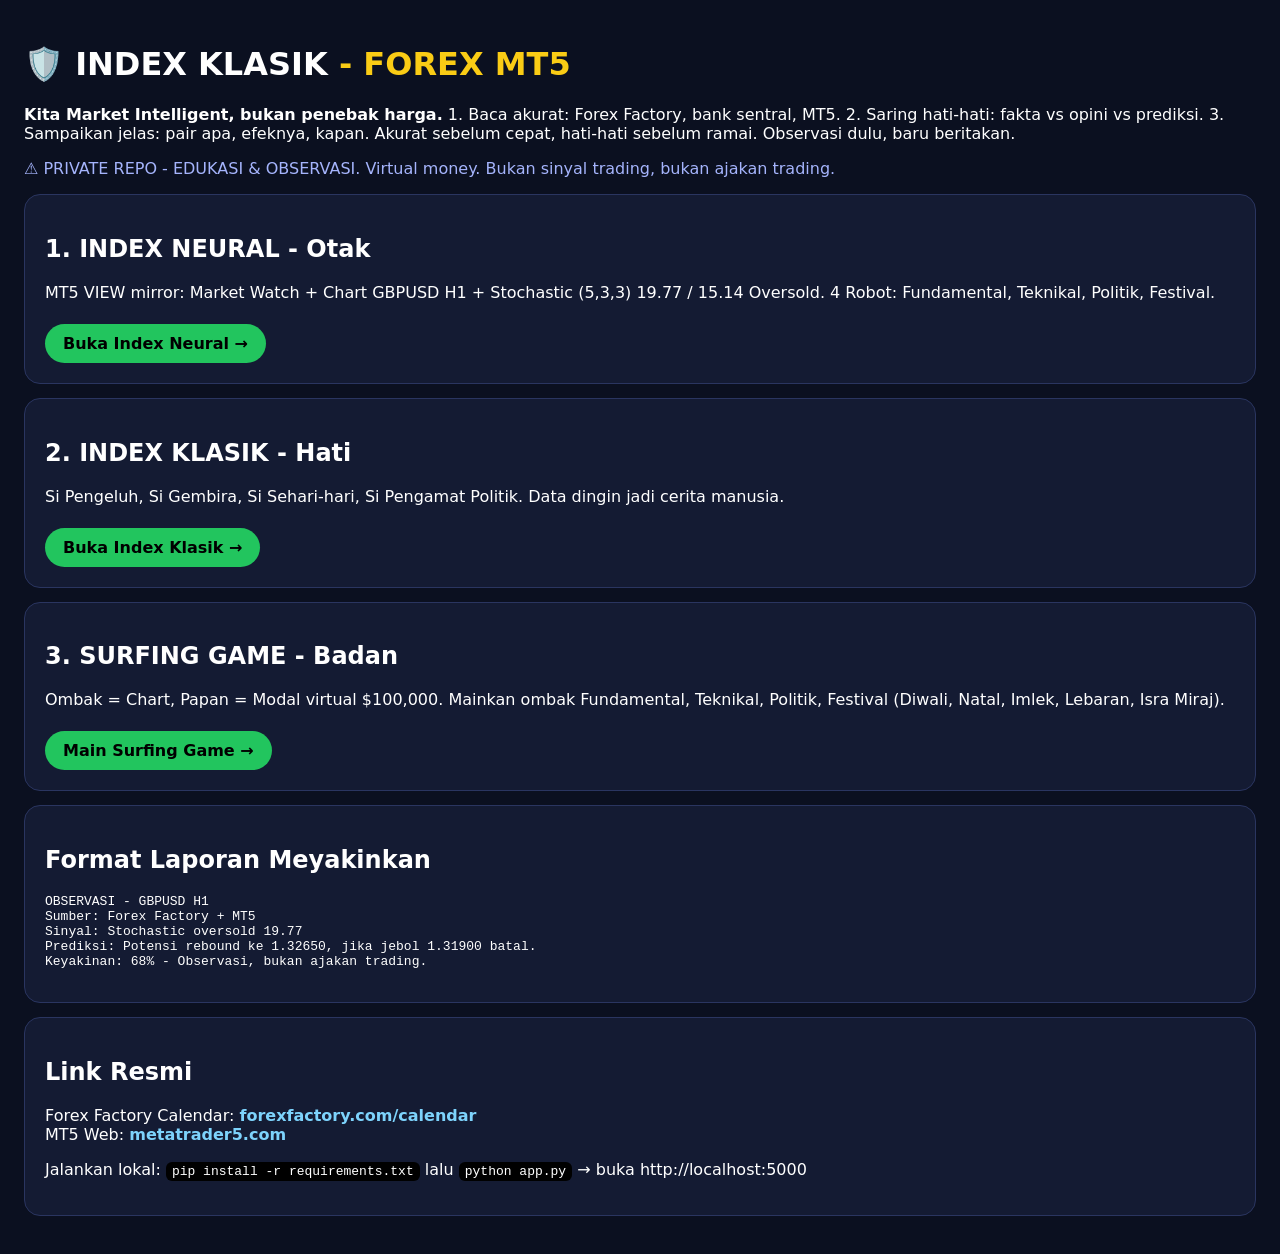
==== index_classic.html @ 2c30cfa6 "Add files via upload" ====
<!DOCTYPE html>
<html lang="id"><head><meta charset="utf-8"><meta name="viewport" content="width=device-width,initial-scale=1">
<title>Practical Application Game - ForexMT5 | Market Intelligent</title>
<style>body{font-family:system-ui,Arial;background:#0b1020;color:#fff;margin:0;padding:24px} .card{background:#141b33;border:1px solid #2a3560;border-radius:16px;padding:20px;margin:14px 0} a{color:#7dd3fc;text-decoration:none;font-weight:700} .btn{display:inline-block;background:#22c55e;color:#000;padding:10px 18px;border-radius:999px;margin:6px 6px 0 0} .gold{color:#facc15} .muted{color:#a5b4fc} code{background:#000;padding:2px 6px;border-radius:6px}</style></head>
<body>
<h1>🛡️ INDEX KLASIK <span class="gold">- FOREX MT5</span></h1>
<p><b>Kita Market Intelligent, bukan penebak harga.</b> 1. Baca akurat: Forex Factory, bank sentral, MT5. 2. Saring hati-hati: fakta vs opini vs prediksi. 3. Sampaikan jelas: pair apa, efeknya, kapan. Akurat sebelum cepat, hati-hati sebelum ramai. Observasi dulu, baru beritakan.</p>
<p class="muted">⚠️ PRIVATE REPO - EDUKASI & OBSERVASI. Virtual money. Bukan sinyal trading, bukan ajakan trading.</p>
<div class="card"><h2>1. INDEX NEURAL - Otak</h2><p>MT5 VIEW mirror: Market Watch + Chart GBPUSD H1 + Stochastic (5,3,3) 19.77 / 15.14 Oversold. 4 Robot: Fundamental, Teknikal, Politik, Festival.</p><a class="btn" href="index_neural.html">Buka Index Neural →</a></div>
<div class="card"><h2>2. INDEX KLASIK - Hati</h2><p>Si Pengeluh, Si Gembira, Si Sehari-hari, Si Pengamat Politik. Data dingin jadi cerita manusia.</p><a class="btn" href="index_classic.html">Buka Index Klasik →</a></div>
<div class="card"><h2>3. SURFING GAME - Badan</h2><p>Ombak = Chart, Papan = Modal virtual $100,000. Mainkan ombak Fundamental, Teknikal, Politik, Festival (Diwali, Natal, Imlek, Lebaran, Isra Miraj).</p><a class="btn" href="surfing.html">Main Surfing Game →</a></div>
<div class="card"><h2>Format Laporan Meyakinkan</h2><pre>OBSERVASI - GBPUSD H1
Sumber: Forex Factory + MT5
Sinyal: Stochastic oversold 19.77
Prediksi: Potensi rebound ke 1.32650, jika jebol 1.31900 batal.
Keyakinan: 68% - Observasi, bukan ajakan trading.</pre></div>
<div class="card"><h2>Link Resmi</h2><p>Forex Factory Calendar: <a href="https://www.forexfactory.com/calendar" target="_blank">forexfactory.com/calendar</a><br>MT5 Web: <a href="https://www.metatrader5.com/en/trading-platform/web-trading" target="_blank">metatrader5.com</a></p><p>Jalankan lokal: <code>pip install -r requirements.txt</code> lalu <code>python app.py</code> → buka http://localhost:5000</p></div>
</body></html>
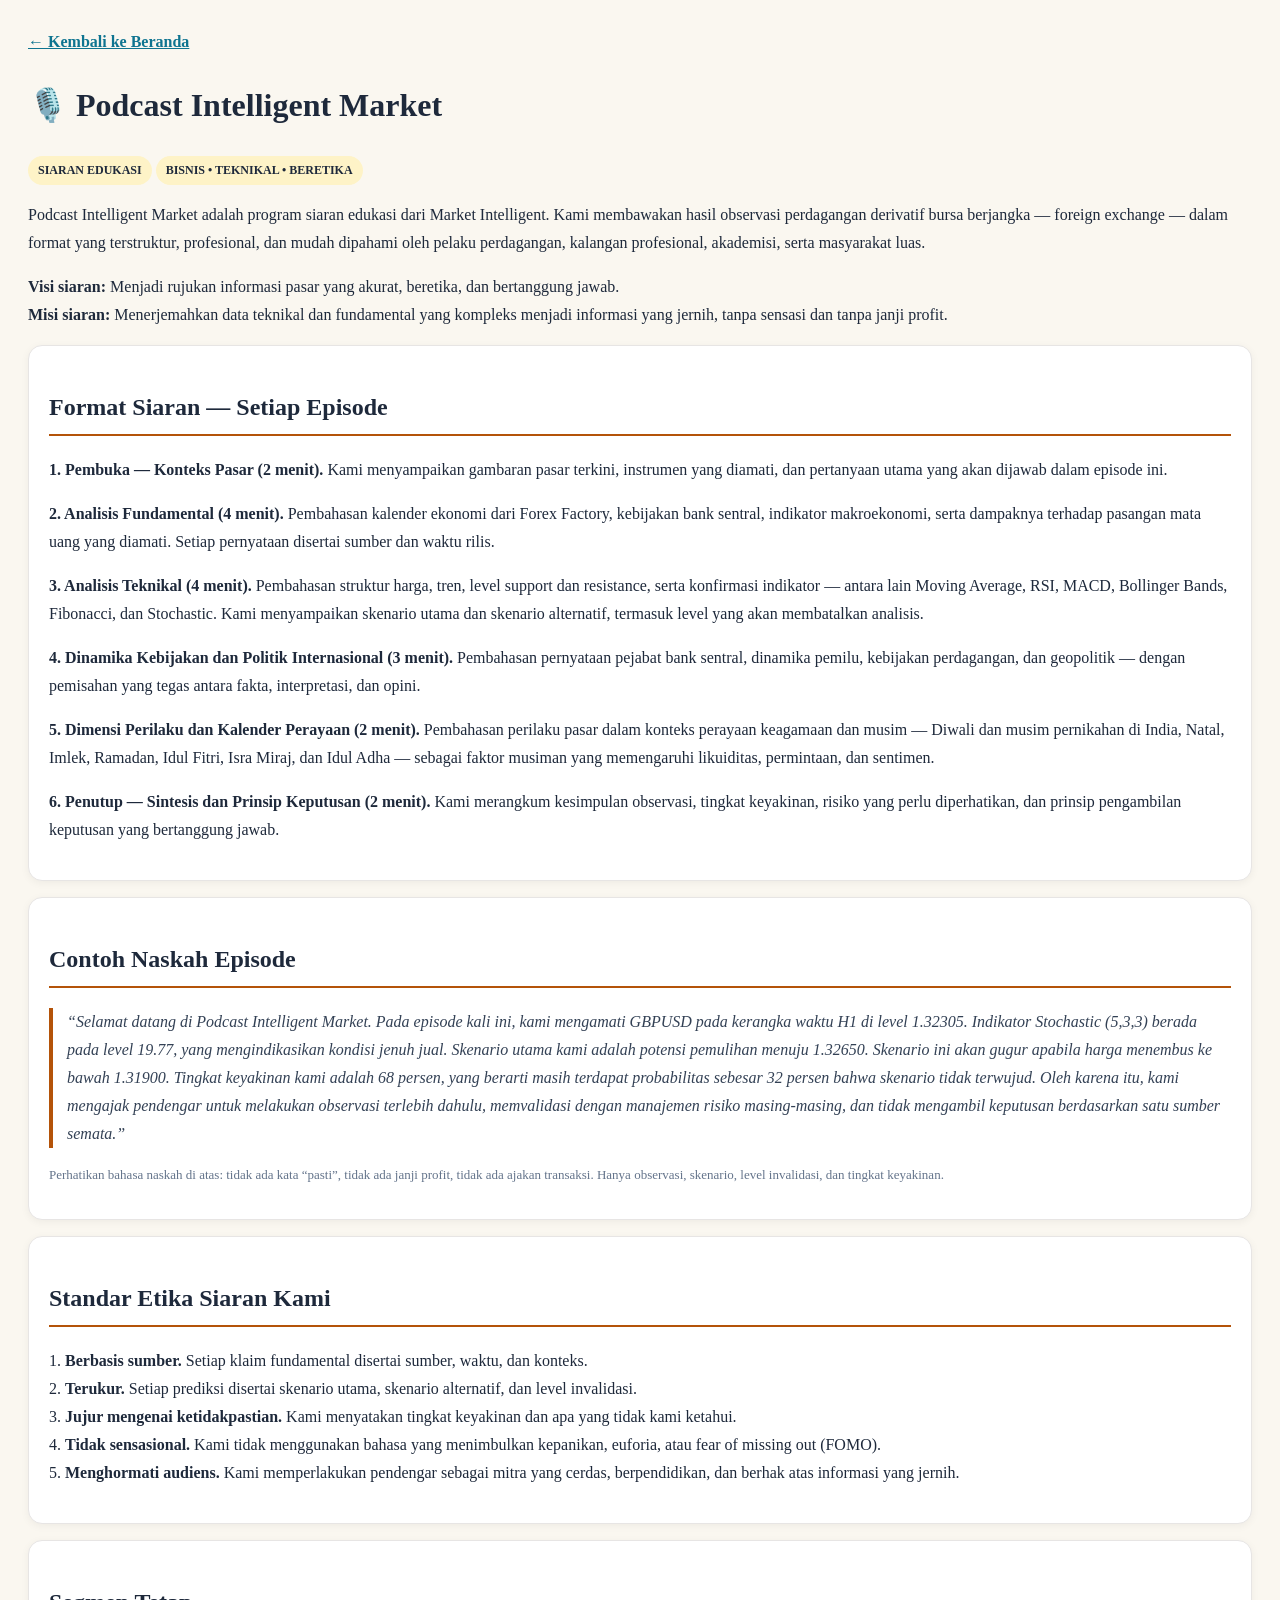
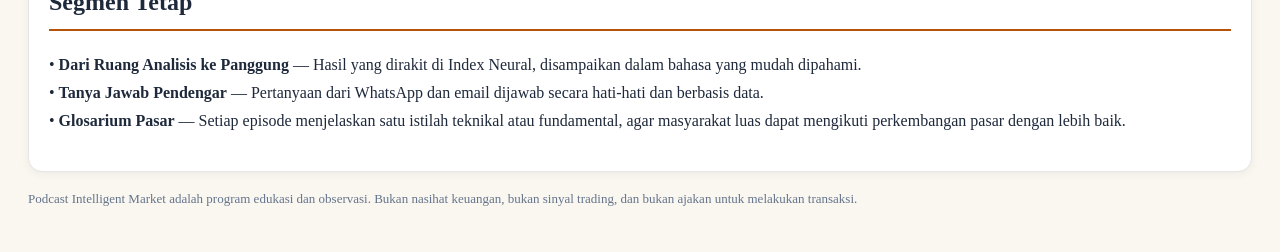
==== commit 45ca1436: "Add files via upload" ====
--- a/index_classic.html
+++ b/index_classic.html
@@ -1,18 +1,38 @@
 <!DOCTYPE html>
 <html lang="id"><head><meta charset="utf-8"><meta name="viewport" content="width=device-width,initial-scale=1">
-<title>Practical Application Game - ForexMT5 | Market Intelligent</title>
-<style>body{font-family:system-ui,Arial;background:#0b1020;color:#fff;margin:0;padding:24px} .card{background:#141b33;border:1px solid #2a3560;border-radius:16px;padding:20px;margin:14px 0} a{color:#7dd3fc;text-decoration:none;font-weight:700} .btn{display:inline-block;background:#22c55e;color:#000;padding:10px 18px;border-radius:999px;margin:6px 6px 0 0} .gold{color:#facc15} .muted{color:#a5b4fc} code{background:#000;padding:2px 6px;border-radius:6px}</style></head>
-<body>
-<h1>🛡️ INDEX KLASIK <span class="gold">- FOREX MT5</span></h1>
-<p><b>Kita Market Intelligent, bukan penebak harga.</b> 1. Baca akurat: Forex Factory, bank sentral, MT5. 2. Saring hati-hati: fakta vs opini vs prediksi. 3. Sampaikan jelas: pair apa, efeknya, kapan. Akurat sebelum cepat, hati-hati sebelum ramai. Observasi dulu, baru beritakan.</p>
-<p class="muted">⚠️ PRIVATE REPO - EDUKASI & OBSERVASI. Virtual money. Bukan sinyal trading, bukan ajakan trading.</p>
-<div class="card"><h2>1. INDEX NEURAL - Otak</h2><p>MT5 VIEW mirror: Market Watch + Chart GBPUSD H1 + Stochastic (5,3,3) 19.77 / 15.14 Oversold. 4 Robot: Fundamental, Teknikal, Politik, Festival.</p><a class="btn" href="index_neural.html">Buka Index Neural →</a></div>
-<div class="card"><h2>2. INDEX KLASIK - Hati</h2><p>Si Pengeluh, Si Gembira, Si Sehari-hari, Si Pengamat Politik. Data dingin jadi cerita manusia.</p><a class="btn" href="index_classic.html">Buka Index Klasik →</a></div>
-<div class="card"><h2>3. SURFING GAME - Badan</h2><p>Ombak = Chart, Papan = Modal virtual $100,000. Mainkan ombak Fundamental, Teknikal, Politik, Festival (Diwali, Natal, Imlek, Lebaran, Isra Miraj).</p><a class="btn" href="surfing.html">Main Surfing Game →</a></div>
-<div class="card"><h2>Format Laporan Meyakinkan</h2><pre>OBSERVASI - GBPUSD H1
-Sumber: Forex Factory + MT5
-Sinyal: Stochastic oversold 19.77
-Prediksi: Potensi rebound ke 1.32650, jika jebol 1.31900 batal.
-Keyakinan: 68% - Observasi, bukan ajakan trading.</pre></div>
-<div class="card"><h2>Link Resmi</h2><p>Forex Factory Calendar: <a href="https://www.forexfactory.com/calendar" target="_blank">forexfactory.com/calendar</a><br>MT5 Web: <a href="https://www.metatrader5.com/en/trading-platform/web-trading" target="_blank">metatrader5.com</a></p><p>Jalankan lokal: <code>pip install -r requirements.txt</code> lalu <code>python app.py</code> → buka http://localhost:5000</p></div>
+<title>Podcast Intelligent Market | Market Intelligent</title>
+<style>body{font-family:Georgia,serif;background:#faf7f0;color:#1e293b;margin:0;padding:28px;line-height:1.75}
+h1{font-size:32px}h2{border-bottom:2px solid #b45309;padding-bottom:6px}.card{background:#fff;border:1px solid #e7e5e4;border-radius:14px;padding:20px;margin:16px 0;box-shadow:0 2px 8px rgba(0,0,0,.05)}
+a{color:#0e7490;font-weight:700}.tag{display:inline-block;background:#fef3c7;padding:4px 10px;border-radius:999px;font-size:12px;font-weight:700}
+.small{font-size:13px;color:#64748b}.quote{font-style:italic;border-left:4px solid #b45309;padding-left:14px;color:#334155}</style></head><body>
+<a href="index.html">← Kembali ke Beranda</a>
+<h1>🎙️ Podcast Intelligent Market</h1>
+<p><span class="tag">SIARAN EDUKASI</span> <span class="tag">BISNIS • TEKNIKAL • BERETIKA</span></p>
+<p>Podcast Intelligent Market adalah program siaran edukasi dari Market Intelligent. Kami membawakan hasil observasi perdagangan derivatif bursa berjangka — foreign exchange — dalam format yang terstruktur, profesional, dan mudah dipahami oleh pelaku perdagangan, kalangan profesional, akademisi, serta masyarakat luas.</p>
+<p><b>Visi siaran:</b> Menjadi rujukan informasi pasar yang akurat, beretika, dan bertanggung jawab.<br><b>Misi siaran:</b> Menerjemahkan data teknikal dan fundamental yang kompleks menjadi informasi yang jernih, tanpa sensasi dan tanpa janji profit.</p>
+
+<div class="card"><h2>Format Siaran — Setiap Episode</h2>
+<p><b>1. Pembuka — Konteks Pasar (2 menit).</b> Kami menyampaikan gambaran pasar terkini, instrumen yang diamati, dan pertanyaan utama yang akan dijawab dalam episode ini.</p>
+<p><b>2. Analisis Fundamental (4 menit).</b> Pembahasan kalender ekonomi dari Forex Factory, kebijakan bank sentral, indikator makroekonomi, serta dampaknya terhadap pasangan mata uang yang diamati. Setiap pernyataan disertai sumber dan waktu rilis.</p>
+<p><b>3. Analisis Teknikal (4 menit).</b> Pembahasan struktur harga, tren, level support dan resistance, serta konfirmasi indikator — antara lain Moving Average, RSI, MACD, Bollinger Bands, Fibonacci, dan Stochastic. Kami menyampaikan skenario utama dan skenario alternatif, termasuk level yang akan membatalkan analisis.</p>
+<p><b>4. Dinamika Kebijakan dan Politik Internasional (3 menit).</b> Pembahasan pernyataan pejabat bank sentral, dinamika pemilu, kebijakan perdagangan, dan geopolitik — dengan pemisahan yang tegas antara fakta, interpretasi, dan opini.</p>
+<p><b>5. Dimensi Perilaku dan Kalender Perayaan (2 menit).</b> Pembahasan perilaku pasar dalam konteks perayaan keagamaan dan musim — Diwali dan musim pernikahan di India, Natal, Imlek, Ramadan, Idul Fitri, Isra Miraj, dan Idul Adha — sebagai faktor musiman yang memengaruhi likuiditas, permintaan, dan sentimen.</p>
+<p><b>6. Penutup — Sintesis dan Prinsip Keputusan (2 menit).</b> Kami merangkum kesimpulan observasi, tingkat keyakinan, risiko yang perlu diperhatikan, dan prinsip pengambilan keputusan yang bertanggung jawab.</p></div>
+
+<div class="card"><h2>Contoh Naskah Episode</h2>
+<p class="quote">“Selamat datang di Podcast Intelligent Market. Pada episode kali ini, kami mengamati GBPUSD pada kerangka waktu H1 di level 1.32305. Indikator Stochastic (5,3,3) berada pada level 19.77, yang mengindikasikan kondisi jenuh jual. Skenario utama kami adalah potensi pemulihan menuju 1.32650. Skenario ini akan gugur apabila harga menembus ke bawah 1.31900. Tingkat keyakinan kami adalah 68 persen, yang berarti masih terdapat probabilitas sebesar 32 persen bahwa skenario tidak terwujud. Oleh karena itu, kami mengajak pendengar untuk melakukan observasi terlebih dahulu, memvalidasi dengan manajemen risiko masing-masing, dan tidak mengambil keputusan berdasarkan satu sumber semata.”</p>
+<p class="small">Perhatikan bahasa naskah di atas: tidak ada kata “pasti”, tidak ada janji profit, tidak ada ajakan transaksi. Hanya observasi, skenario, level invalidasi, dan tingkat keyakinan.</p></div>
+
+<div class="card"><h2>Standar Etika Siaran Kami</h2>
+<p>1. <b>Berbasis sumber.</b> Setiap klaim fundamental disertai sumber, waktu, dan konteks.<br>
+2. <b>Terukur.</b> Setiap prediksi disertai skenario utama, skenario alternatif, dan level invalidasi.<br>
+3. <b>Jujur mengenai ketidakpastian.</b> Kami menyatakan tingkat keyakinan dan apa yang tidak kami ketahui.<br>
+4. <b>Tidak sensasional.</b> Kami tidak menggunakan bahasa yang menimbulkan kepanikan, euforia, atau fear of missing out (FOMO).<br>
+5. <b>Menghormati audiens.</b> Kami memperlakukan pendengar sebagai mitra yang cerdas, berpendidikan, dan berhak atas informasi yang jernih.</p></div>
+
+<div class="card"><h2>Segmen Tetap</h2>
+<p>• <b>Dari Ruang Analisis ke Panggung</b> — Hasil yang dirakit di Index Neural, disampaikan dalam bahasa yang mudah dipahami.<br>
+• <b>Tanya Jawab Pendengar</b> — Pertanyaan dari WhatsApp dan email dijawab secara hati-hati dan berbasis data.<br>
+• <b>Glosarium Pasar</b> — Setiap episode menjelaskan satu istilah teknikal atau fundamental, agar masyarakat luas dapat mengikuti perkembangan pasar dengan lebih baik.</p></div>
+<p class="small">Podcast Intelligent Market adalah program edukasi dan observasi. Bukan nasihat keuangan, bukan sinyal trading, dan bukan ajakan untuk melakukan transaksi.</p>
 </body></html>
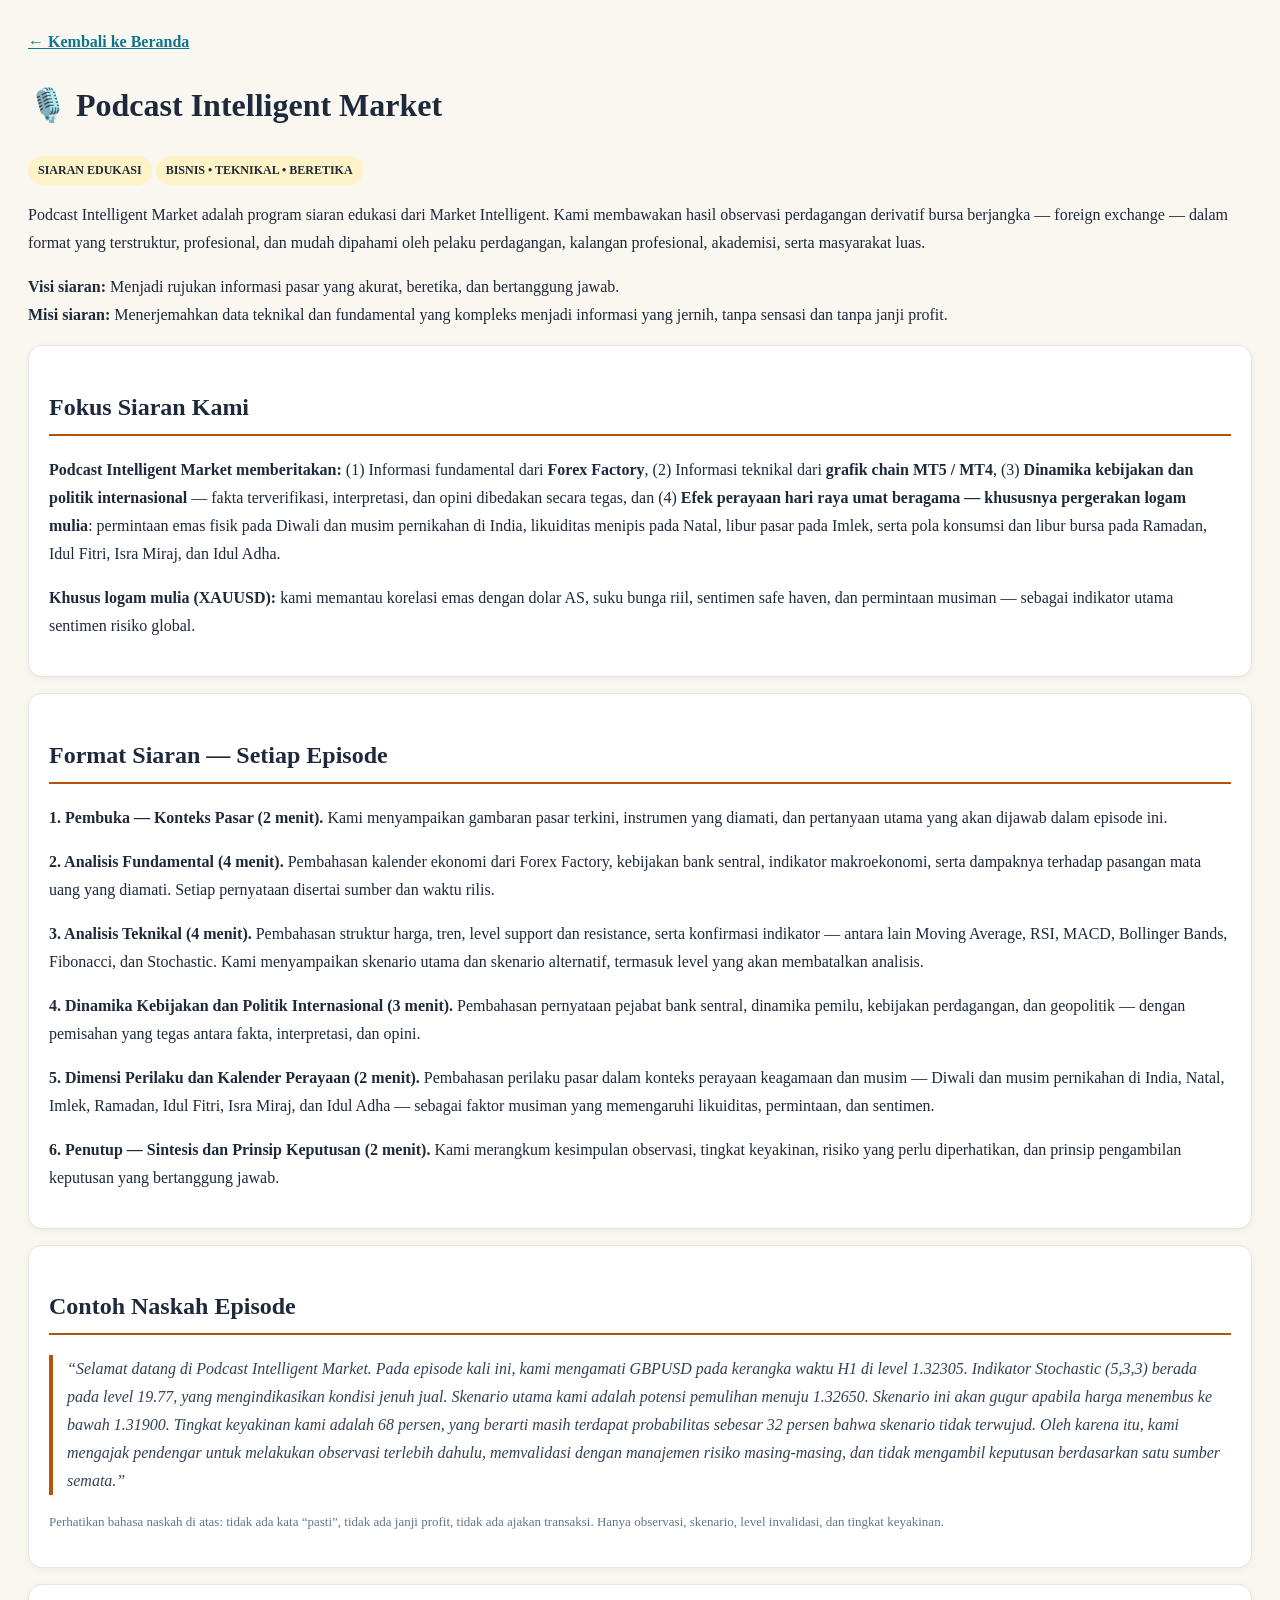
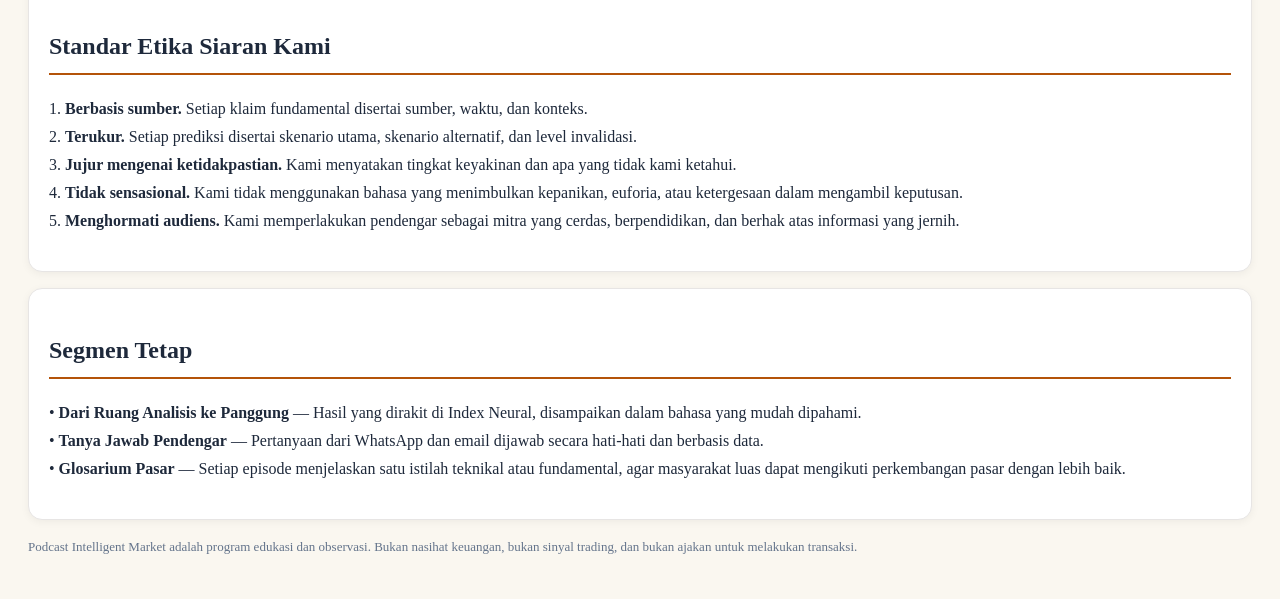
==== commit 5c57c728: "Add files via upload" ====
--- a/index_classic.html
+++ b/index_classic.html
@@ -11,7 +11,7 @@
 <p>Podcast Intelligent Market adalah program siaran edukasi dari Market Intelligent. Kami membawakan hasil observasi perdagangan derivatif bursa berjangka — foreign exchange — dalam format yang terstruktur, profesional, dan mudah dipahami oleh pelaku perdagangan, kalangan profesional, akademisi, serta masyarakat luas.</p>
 <p><b>Visi siaran:</b> Menjadi rujukan informasi pasar yang akurat, beretika, dan bertanggung jawab.<br><b>Misi siaran:</b> Menerjemahkan data teknikal dan fundamental yang kompleks menjadi informasi yang jernih, tanpa sensasi dan tanpa janji profit.</p>
 
-<div class="card"><h2>Format Siaran — Setiap Episode</h2>
+<div class="card"><h2>Fokus Siaran Kami</h2><p><b>Podcast Intelligent Market memberitakan:</b> (1) Informasi fundamental dari <b>Forex Factory</b>, (2) Informasi teknikal dari <b>grafik chain MT5 / MT4</b>, (3) <b>Dinamika kebijakan dan politik internasional</b> — fakta terverifikasi, interpretasi, dan opini dibedakan secara tegas, dan (4) <b>Efek perayaan hari raya umat beragama — khususnya pergerakan logam mulia</b>: permintaan emas fisik pada Diwali dan musim pernikahan di India, likuiditas menipis pada Natal, libur pasar pada Imlek, serta pola konsumsi dan libur bursa pada Ramadan, Idul Fitri, Isra Miraj, dan Idul Adha.</p><p><b>Khusus logam mulia (XAUUSD):</b> kami memantau korelasi emas dengan dolar AS, suku bunga riil, sentimen safe haven, dan permintaan musiman — sebagai indikator utama sentimen risiko global.</p></div><div class="card"><h2>Format Siaran — Setiap Episode</h2>
 <p><b>1. Pembuka — Konteks Pasar (2 menit).</b> Kami menyampaikan gambaran pasar terkini, instrumen yang diamati, dan pertanyaan utama yang akan dijawab dalam episode ini.</p>
 <p><b>2. Analisis Fundamental (4 menit).</b> Pembahasan kalender ekonomi dari Forex Factory, kebijakan bank sentral, indikator makroekonomi, serta dampaknya terhadap pasangan mata uang yang diamati. Setiap pernyataan disertai sumber dan waktu rilis.</p>
 <p><b>3. Analisis Teknikal (4 menit).</b> Pembahasan struktur harga, tren, level support dan resistance, serta konfirmasi indikator — antara lain Moving Average, RSI, MACD, Bollinger Bands, Fibonacci, dan Stochastic. Kami menyampaikan skenario utama dan skenario alternatif, termasuk level yang akan membatalkan analisis.</p>
@@ -27,7 +27,7 @@
 <p>1. <b>Berbasis sumber.</b> Setiap klaim fundamental disertai sumber, waktu, dan konteks.<br>
 2. <b>Terukur.</b> Setiap prediksi disertai skenario utama, skenario alternatif, dan level invalidasi.<br>
 3. <b>Jujur mengenai ketidakpastian.</b> Kami menyatakan tingkat keyakinan dan apa yang tidak kami ketahui.<br>
-4. <b>Tidak sensasional.</b> Kami tidak menggunakan bahasa yang menimbulkan kepanikan, euforia, atau fear of missing out (FOMO).<br>
+4. <b>Tidak sensasional.</b> Kami tidak menggunakan bahasa yang menimbulkan kepanikan, euforia, atau ketergesaan dalam mengambil keputusan.<br>
 5. <b>Menghormati audiens.</b> Kami memperlakukan pendengar sebagai mitra yang cerdas, berpendidikan, dan berhak atas informasi yang jernih.</p></div>
 
 <div class="card"><h2>Segmen Tetap</h2>
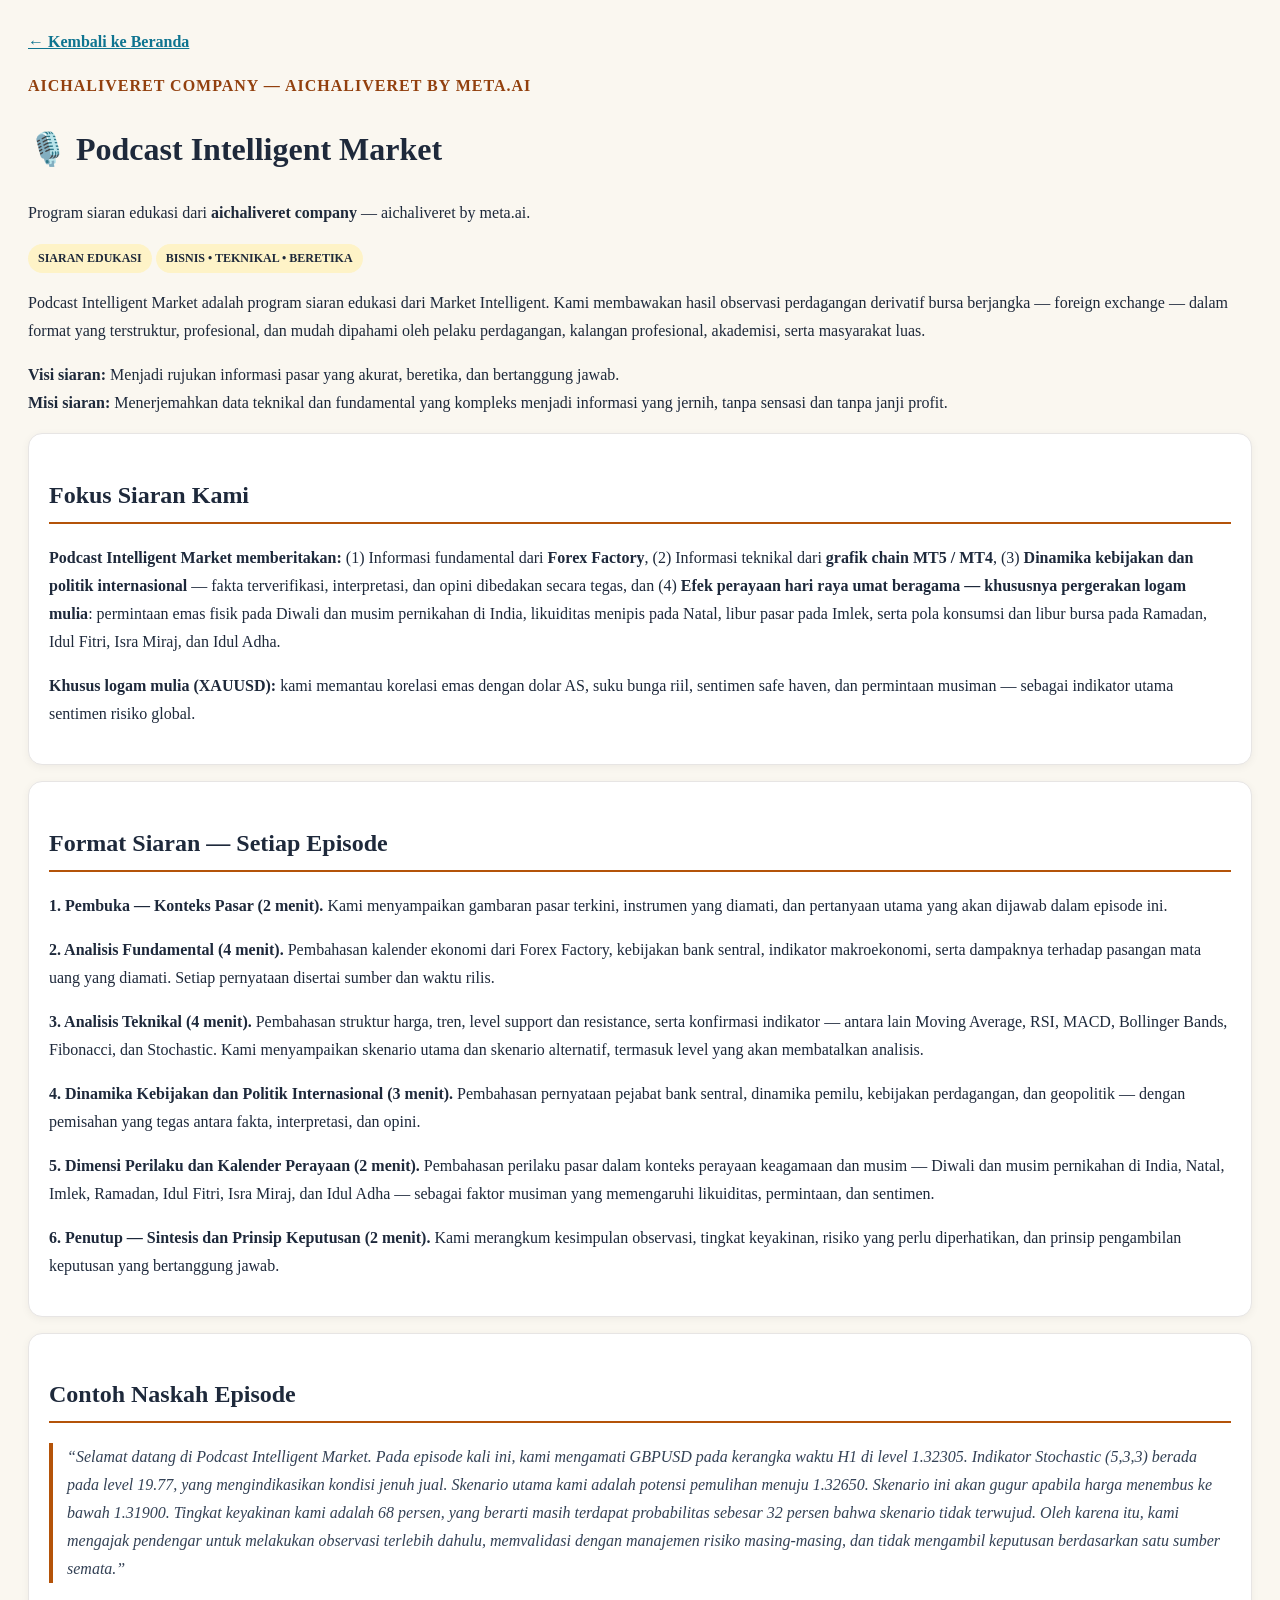
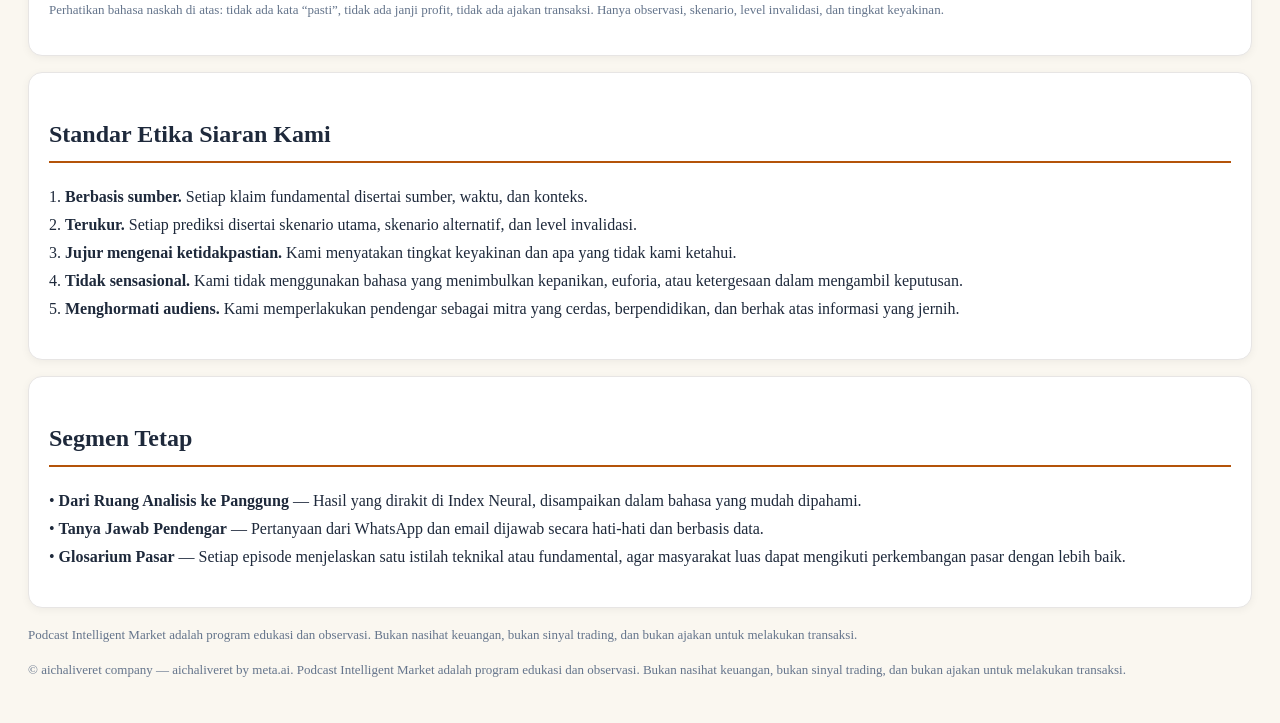
==== commit 5219a125: "Add files via upload" ====
--- a/index_classic.html
+++ b/index_classic.html
@@ -6,7 +6,7 @@
 a{color:#0e7490;font-weight:700}.tag{display:inline-block;background:#fef3c7;padding:4px 10px;border-radius:999px;font-size:12px;font-weight:700}
 .small{font-size:13px;color:#64748b}.quote{font-style:italic;border-left:4px solid #b45309;padding-left:14px;color:#334155}</style></head><body>
 <a href="index.html">← Kembali ke Beranda</a>
-<h1>🎙️ Podcast Intelligent Market</h1>
+<p style="font-weight:700;letter-spacing:1px;color:#92400e">AICHALIVERET COMPANY — AICHALIVERET BY META.AI</p><h1>🎙️ Podcast Intelligent Market</h1><p>Program siaran edukasi dari <b>aichaliveret company</b> — aichaliveret by meta.ai.</p>
 <p><span class="tag">SIARAN EDUKASI</span> <span class="tag">BISNIS • TEKNIKAL • BERETIKA</span></p>
 <p>Podcast Intelligent Market adalah program siaran edukasi dari Market Intelligent. Kami membawakan hasil observasi perdagangan derivatif bursa berjangka — foreign exchange — dalam format yang terstruktur, profesional, dan mudah dipahami oleh pelaku perdagangan, kalangan profesional, akademisi, serta masyarakat luas.</p>
 <p><b>Visi siaran:</b> Menjadi rujukan informasi pasar yang akurat, beretika, dan bertanggung jawab.<br><b>Misi siaran:</b> Menerjemahkan data teknikal dan fundamental yang kompleks menjadi informasi yang jernih, tanpa sensasi dan tanpa janji profit.</p>
@@ -35,4 +35,4 @@
 • <b>Tanya Jawab Pendengar</b> — Pertanyaan dari WhatsApp dan email dijawab secara hati-hati dan berbasis data.<br>
 • <b>Glosarium Pasar</b> — Setiap episode menjelaskan satu istilah teknikal atau fundamental, agar masyarakat luas dapat mengikuti perkembangan pasar dengan lebih baik.</p></div>
 <p class="small">Podcast Intelligent Market adalah program edukasi dan observasi. Bukan nasihat keuangan, bukan sinyal trading, dan bukan ajakan untuk melakukan transaksi.</p>
-</body></html>
+<p class="small">© aichaliveret company — aichaliveret by meta.ai. Podcast Intelligent Market adalah program edukasi dan observasi. Bukan nasihat keuangan, bukan sinyal trading, dan bukan ajakan untuk melakukan transaksi.</p></body></html>
